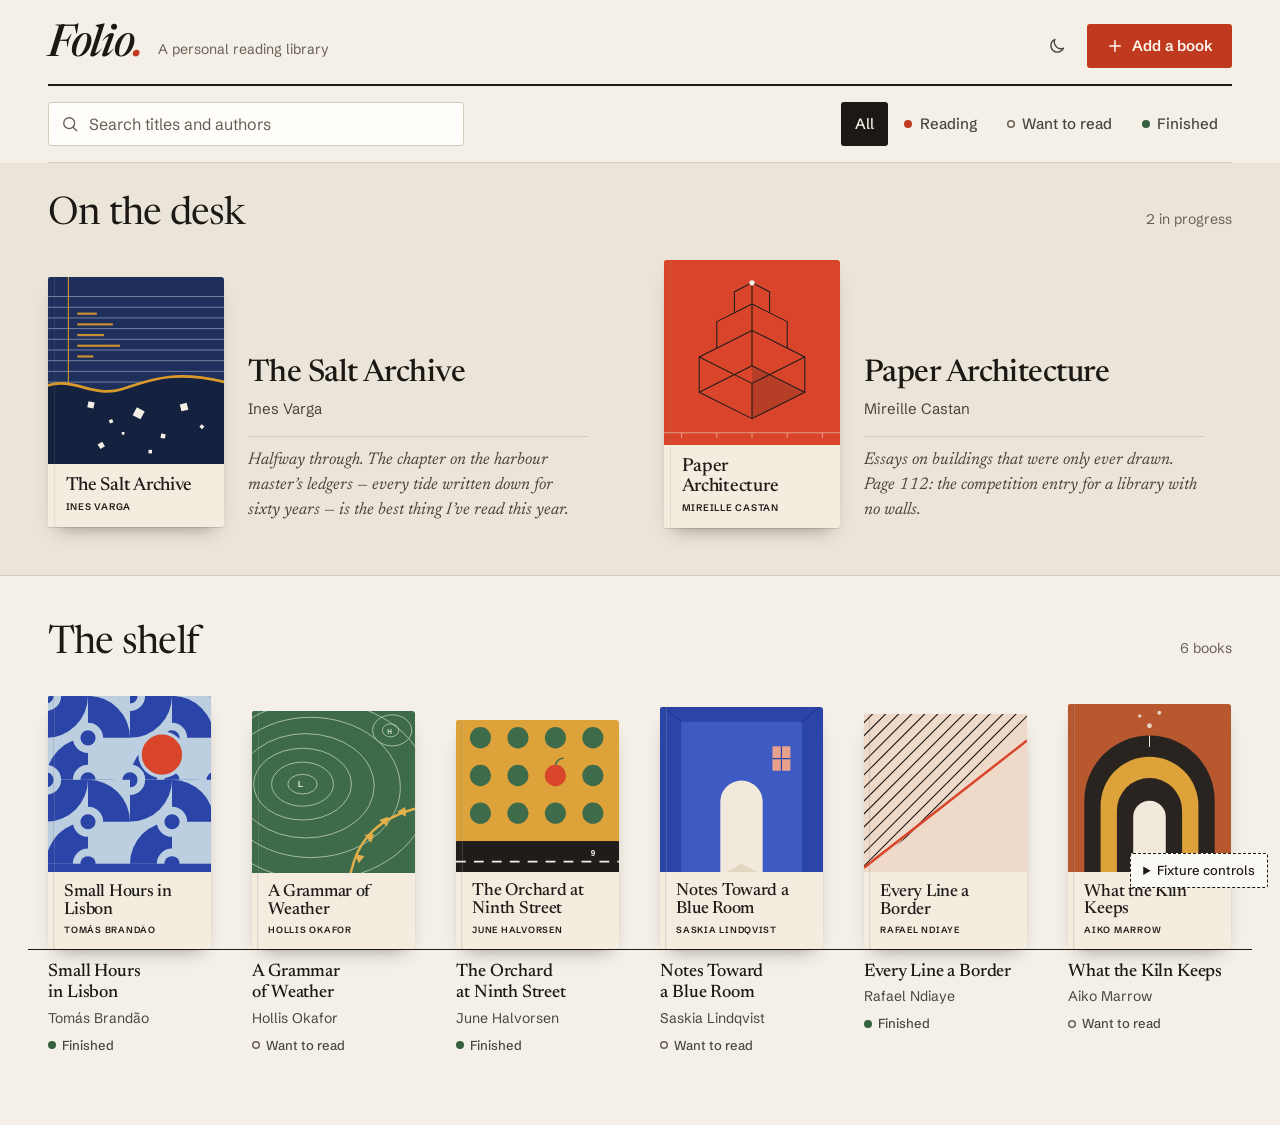
==== public/reference.html @ 799822b8 "Add Folio authored UI foundation: tokens, covers, components, fixtures Imprint-catalogue direction (" ====
<!doctype html>
<html lang="en">
<head>
  <meta charset="utf-8">
  <meta name="viewport" content="width=device-width, initial-scale=1, viewport-fit=cover">
  <meta name="color-scheme" content="light dark">
  <meta name="theme-color" content="#f4f0e8" media="(prefers-color-scheme: light)">
  <meta name="theme-color" content="#15130f" media="(prefers-color-scheme: dark)">
  <script>
    (function () {
      var t = null;
      try { t = localStorage.getItem("folio-theme"); } catch (e) {}
      if (t !== "light" && t !== "dark") t = matchMedia("(prefers-color-scheme: dark)").matches ? "dark" : "light";
      document.documentElement.dataset.theme = t;
    })();
  </script>
  <link rel="icon" href="favicon.svg" type="image/svg+xml">
  <link rel="stylesheet" href="styles.css">
  <title>Folio — component reference (fixtures)</title>
  <meta name="robots" content="noindex">
  <style>
    /* Reference-only fixture controls; not part of the product UI. */
    .fixture-panel { position: fixed; right: .75rem; bottom: .75rem; z-index: 30; max-width: calc(100vw - 1.5rem);
      font: 500 .8125rem/1.3 var(--font-sans); background: var(--paper-raised); color: var(--ink);
      border: 1px dashed var(--rule-strong); border-radius: var(--radius); }
    .fixture-panel summary { cursor: pointer; padding: .5rem .75rem; }
    .fixture-panel div { display: flex; flex-wrap: wrap; gap: .375rem; padding: 0 .75rem .75rem; max-width: 26rem; }
    .fixture-panel button { font: inherit; padding: .375rem .5rem; border: 1px solid var(--rule); border-radius: var(--radius); background: var(--paper); cursor: pointer; }
  </style>
  <script type="module">
    import { createLibraryView, initTheme } from './components.js';
    import { createFixtureSource } from './fixtures.js';
    initTheme();
    const params = new URLSearchParams(location.search);
    const source = createFixtureSource({ latency: Number(params.get('latency') ?? 450) });
    if (params.has('empty')) source.controls.clear();
    if (params.has('failload')) source.controls.failNext('list', 'network');
    const view = createLibraryView(document.getElementById('folio'), source);
    view.start();
    window.folioReference = { view, source };
    const actions = {
      'save-network': () => { source.controls.failNext('update', 'network'); source.controls.failNext('create', 'network'); },
      'save-server': () => { source.controls.failNext('update', 'server'); source.controls.failNext('create', 'server'); },
      'save-422': () => { source.controls.failNext('update', 'validation'); source.controls.failNext('create', 'validation'); },
      'delete-network': () => source.controls.failNext('remove', 'network'),
      'stale-4': () => source.controls.removeQuietly(4),
      'slow': () => { source.controls.latency = 2500; },
      'fast': () => { source.controls.latency = 450; },
      'list-fail': () => { source.controls.failNext('list', 'network'); view.refresh(); },
      'empty': () => { source.controls.clear(); view.refresh(); },
      'reset': () => { source.controls.reset(); view.refresh(); },
    };
    document.querySelector('.fixture-panel').addEventListener('click', (e) => {
      const key = e.target.dataset?.fixture;
      if (key) actions[key]();
    });
  </script>
</head>
<body>
  <div id="folio" class="folio"></div>
  <details class="fixture-panel">
    <summary>Fixture controls</summary>
    <div>
      <button data-fixture="save-network">Next save: network</button>
      <button data-fixture="save-server">Next save: 500</button>
      <button data-fixture="save-422">Next save: 422</button>
      <button data-fixture="delete-network">Next delete: network</button>
      <button data-fixture="stale-4">Delete #4 elsewhere</button>
      <button data-fixture="slow">Slow (2.5s)</button>
      <button data-fixture="fast">Normal speed</button>
      <button data-fixture="list-fail">Refresh fails</button>
      <button data-fixture="empty">Empty library</button>
      <button data-fixture="reset">Reset</button>
    </div>
  </details>
</body>
</html>
---- public/styles.css ----
/* Folio — visual foundation.
   Direction: an independent imprint's catalogue. Warm paper and ink, one
   vermilion accent, Newsreader for titles, Schibsted Grotesk for interface.
   Signature: covers stand at their own trim heights on a hairline shelf. */

@font-face {
  font-family: "Newsreader";
  font-style: normal;
  font-weight: 200 800;
  font-display: swap;
  src: url("fonts/newsreader-latin.woff2") format("woff2");
  unicode-range: U+0000-00FF, U+0131, U+0152-0153, U+02BB-02BC, U+02C6, U+02DA, U+02DC, U+0304, U+0308, U+0329, U+2000-206F, U+20AC, U+2122, U+2191, U+2193, U+2212, U+2215, U+FEFF, U+FFFD;
}
@font-face {
  font-family: "Newsreader";
  font-style: normal;
  font-weight: 200 800;
  font-display: swap;
  src: url("fonts/newsreader-latin-ext.woff2") format("woff2");
  unicode-range: U+0100-02BA, U+02BD-02C5, U+02C7-02CC, U+02CE-02D7, U+02DD-02FF, U+0304, U+0308, U+0329, U+1D00-1DBF, U+1E00-1E9F, U+1EF2-1EFF, U+2020, U+20A0-20AB, U+20AD-20C4, U+2113, U+2C60-2C7F, U+A720-A7FF;
}
@font-face {
  font-family: "Newsreader";
  font-style: italic;
  font-weight: 200 800;
  font-display: swap;
  src: url("fonts/newsreader-italic-latin.woff2") format("woff2");
  unicode-range: U+0000-00FF, U+0131, U+0152-0153, U+02BB-02BC, U+02C6, U+02DA, U+02DC, U+0304, U+0308, U+0329, U+2000-206F, U+20AC, U+2122, U+2191, U+2193, U+2212, U+2215, U+FEFF, U+FFFD;
}
@font-face {
  font-family: "Newsreader";
  font-style: italic;
  font-weight: 200 800;
  font-display: swap;
  src: url("fonts/newsreader-italic-latin-ext.woff2") format("woff2");
  unicode-range: U+0100-02BA, U+02BD-02C5, U+02C7-02CC, U+02CE-02D7, U+02DD-02FF, U+0304, U+0308, U+0329, U+1D00-1DBF, U+1E00-1E9F, U+1EF2-1EFF, U+2020, U+20A0-20AB, U+20AD-20C4, U+2113, U+2C60-2C7F, U+A720-A7FF;
}
@font-face {
  font-family: "Schibsted Grotesk";
  font-style: normal;
  font-weight: 400 900;
  font-display: swap;
  src: url("fonts/schibsted-grotesk-latin.woff2") format("woff2");
  unicode-range: U+0000-00FF, U+0131, U+0152-0153, U+02BB-02BC, U+02C6, U+02DA, U+02DC, U+0304, U+0308, U+0329, U+2000-206F, U+20AC, U+2122, U+2191, U+2193, U+2212, U+2215, U+FEFF, U+FFFD;
}
@font-face {
  font-family: "Schibsted Grotesk";
  font-style: normal;
  font-weight: 400 900;
  font-display: swap;
  src: url("fonts/schibsted-grotesk-latin-ext.woff2") format("woff2");
  unicode-range: U+0100-02BA, U+02BD-02C5, U+02C7-02CC, U+02CE-02D7, U+02DD-02FF, U+0304, U+0308, U+0329, U+1D00-1DBF, U+1E00-1E9F, U+1EF2-1EFF, U+2020, U+20A0-20AB, U+20AD-20C4, U+2113, U+2C60-2C7F, U+A720-A7FF;
}

/* ---------- Tokens ---------- */

:root {
  --font-serif: "Newsreader", "Iowan Old Style", "Palatino Linotype", Georgia, serif;
  --font-sans: "Schibsted Grotesk", ui-sans-serif, system-ui, -apple-system, "Segoe UI", sans-serif;

  --paper: #f4f0e8;
  --paper-raised: #fbf9f4;
  --paper-sunk: #ebe5d9;
  --ink: #1c1915;
  --ink-2: #4a443c;
  --ink-3: #685f54;
  --rule: #d3cabb;
  --rule-strong: #1c1915;
  --field: #fffdf9;

  --accent: #c03a1f;
  --accent-hover: #a5301a;
  --on-accent: #fff8f2;
  --accent-text: #b0351c;
  --danger: #a1281a;
  --danger-hover: #861f13;
  --on-danger: #fff8f2;
  --danger-tint: #f7e2db;
  --focus: #2b44a8;

  --status-reading: #c03a1f;
  --status-want: #685f54;
  --status-finished: #33603f;

  --cover-paper: #f3ecdf;
  --cover-ink: #1f1c1a;
  --shadow-cover: 0 1px 1px rgb(28 25 21 / 0.14), 0 10px 18px -10px rgb(28 25 21 / 0.45);
  --shadow-sheet: -24px 0 48px -24px rgb(28 25 21 / 0.35);
  --backdrop: rgb(28 22 16 / 0.42);

  --radius: 3px;
  --space-1: 0.25rem;
  --space-2: 0.5rem;
  --space-3: 0.75rem;
  --space-4: 1rem;
  --space-5: 1.5rem;
  --space-6: 2rem;
  --space-7: 3rem;
  --space-8: 4.5rem;
  --gutter: clamp(1rem, 4vw, 3rem);
  --page: 80rem;
  --control: 2.75rem;

  --ease-out: cubic-bezier(0.16, 1, 0.3, 1);
  --dur: 380ms;

  color-scheme: light;
}

:root[data-theme="dark"] {
  --paper: #15130f;
  --paper-raised: #1d1a16;
  --paper-sunk: #0f0d0a;
  --ink: #f1eadc;
  --ink-2: #c4bba9;
  --ink-3: #a2988a;
  --rule: #3a342c;
  --rule-strong: #8b8172;
  --field: #191612;

  --accent: #ef6a4a;
  --accent-hover: #f5866a;
  --on-accent: #1a0c07;
  --accent-text: #f2805f;
  --danger: #f07a63;
  --danger-hover: #f59783;
  --on-danger: #1a0c07;
  --danger-tint: #3a1c15;
  --focus: #9fb4f5;

  --status-reading: #ef6a4a;
  --status-want: #a2988a;
  --status-finished: #8ec29b;

  --shadow-cover: 0 1px 1px rgb(0 0 0 / 0.4), 0 12px 22px -10px rgb(0 0 0 / 0.75);
  --shadow-sheet: -24px 0 48px -24px rgb(0 0 0 / 0.7);
  --backdrop: rgb(5 4 3 / 0.62);

  color-scheme: dark;
}

/* ---------- Base ---------- */

*,
*::before,
*::after {
  box-sizing: border-box;
}

html {
  -webkit-text-size-adjust: 100%;
  text-size-adjust: 100%;
  scrollbar-color: var(--rule) transparent;
}

body {
  margin: 0;
  min-height: 100dvh;
  background: var(--paper);
  color: var(--ink);
  font-family: var(--font-sans);
  font-size: 1rem;
  line-height: 1.5;
  font-kerning: normal;
  text-rendering: optimizeLegibility;
  -webkit-font-smoothing: antialiased;
  overflow-x: clip;
  caret-color: var(--accent);
  accent-color: var(--accent);
}

::selection {
  background: color-mix(in srgb, var(--accent) 28%, transparent);
  color: var(--ink);
}

h1,
h2,
h3,
p {
  margin: 0;
}

h1,
h2,
h3 {
  text-wrap: balance;
}

button,
input,
textarea {
  font: inherit;
  color: inherit;
}

a {
  color: inherit;
  text-underline-offset: 0.2em;
  text-decoration-thickness: 1px;
}

:focus-visible {
  outline: 2px solid var(--focus);
  outline-offset: 3px;
}

[hidden] {
  display: none !important;
}

.visually-hidden {
  position: absolute !important;
  width: 1px;
  height: 1px;
  margin: -1px;
  padding: 0;
  overflow: hidden;
  clip: rect(0 0 0 0);
  white-space: nowrap;
  border: 0;
}

.skip-link {
  position: absolute;
  left: var(--gutter);
  top: var(--space-2);
  z-index: 10;
  padding: var(--space-2) var(--space-4);
  background: var(--ink);
  color: var(--paper);
  border-radius: var(--radius);
  transform: translateY(-200%);
}
.skip-link:focus-visible {
  transform: none;
}

.icon {
  width: 1.25rem;
  height: 1.25rem;
  flex: none;
  fill: none;
  stroke: currentColor;
  stroke-width: 1.6;
  stroke-linecap: round;
  stroke-linejoin: round;
}

/* ---------- Buttons ---------- */

.button {
  display: inline-flex;
  align-items: center;
  justify-content: center;
  gap: var(--space-2);
  min-height: var(--control);
  padding: 0 1.125rem;
  border: 1px solid transparent;
  border-radius: var(--radius);
  background: transparent;
  font-size: 0.9375rem;
  font-weight: 600;
  letter-spacing: 0.005em;
  line-height: 1.1;
  white-space: nowrap;
  cursor: pointer;
  text-decoration: none;
  transition: background-color 160ms ease, border-color 160ms ease, color 160ms ease;
}
.button .icon {
  width: 1.125rem;
  height: 1.125rem;
  stroke-width: 2;
}

.button--primary {
  background: var(--accent);
  color: var(--on-accent);
}
.button--primary:hover {
  background: var(--accent-hover);
}

.button--secondary {
  border-color: color-mix(in srgb, var(--ink) 35%, transparent);
  color: var(--ink);
}
.button--secondary:hover {
  border-color: var(--ink);
  background: color-mix(in srgb, var(--ink) 5%, transparent);
}

.button--quiet {
  padding-inline: var(--space-3);
  color: var(--ink-2);
}
.button--quiet:hover {
  color: var(--ink);
  background: color-mix(in srgb, var(--ink) 6%, transparent);
}

.button--danger {
  background: var(--danger);
  color: var(--on-danger);
}
.button--danger:hover {
  background: var(--danger-hover);
}

.button--danger-quiet {
  padding-inline: var(--space-3);
  color: var(--danger);
}
.button--danger-quiet:hover {
  background: color-mix(in srgb, var(--danger) 10%, transparent);
}

.button[aria-disabled="true"],
.icon-button[aria-disabled="true"] {
  cursor: not-allowed;
  opacity: 0.62;
}
.button--primary[aria-disabled="true"]:hover {
  background: var(--accent);
}
.button--danger[aria-disabled="true"]:hover {
  background: var(--danger);
}

.button[data-pending="true"] {
  opacity: 1;
  cursor: progress;
}
.button[data-pending="true"]::before {
  content: "";
  width: 0.875rem;
  height: 0.875rem;
  border: 2px solid currentColor;
  border-right-color: transparent;
  border-radius: 50%;
  animation: spin 0.8s linear infinite;
}

@keyframes spin {
  to {
    transform: rotate(360deg);
  }
}

.icon-button {
  display: inline-grid;
  place-items: center;
  width: var(--control);
  height: var(--control);
  padding: 0;
  border: 0;
  border-radius: var(--radius);
  background: transparent;
  color: var(--ink-2);
  cursor: pointer;
}
.icon-button:hover {
  color: var(--ink);
  background: color-mix(in srgb, var(--ink) 7%, transparent);
}

/* ---------- Shell ---------- */

.page {
  width: 100%;
  max-width: var(--page);
  margin-inline: auto;
  padding-inline: var(--gutter);
}

.masthead {
  padding-top: var(--space-5);
}
.masthead__inner {
  padding-bottom: var(--space-4);
  border-bottom: 2px solid var(--rule-strong);
  display: flex;
  align-items: center;
  gap: var(--space-4);
}
.wordmark {
  font-family: var(--font-serif);
  font-size: clamp(2rem, 1.4rem + 2vw, 2.75rem);
  font-style: italic;
  font-weight: 500;
  font-variation-settings: "opsz" 72;
  letter-spacing: -0.03em;
  line-height: 1;
}
.wordmark__dot {
  color: var(--accent);
}
.masthead__tagline {
  color: var(--ink-3);
  font-size: 0.875rem;
  padding-top: 0.5em;
}
.masthead__actions {
  display: flex;
  align-items: center;
  gap: var(--space-2);
  margin-left: auto;
}

.tools {
  display: flex;
  flex-wrap: wrap;
  align-items: center;
  justify-content: space-between;
  gap: var(--space-3) var(--space-5);
  padding-block: var(--space-4);
  border-bottom: 1px solid var(--rule);
}

.search {
  position: relative;
  flex: 1 1 18rem;
  max-width: 26rem;
}
.search .icon {
  position: absolute;
  left: 0.75rem;
  top: 50%;
  translate: 0 -50%;
  color: var(--ink-3);
  pointer-events: none;
}
.search input {
  width: 100%;
  min-height: var(--control);
  padding: 0 0.75rem 0 2.5rem;
  border: 1px solid var(--rule);
  border-radius: var(--radius);
  background: var(--field);
  font-size: 1rem;
}
.search input::placeholder {
  color: var(--ink-3);
  opacity: 1;
}
.search input:hover {
  border-color: color-mix(in srgb, var(--ink) 45%, transparent);
}
.search input:focus-visible {
  outline-offset: 0;
  border-color: var(--focus);
}
.search input::-webkit-search-cancel-button {
  cursor: pointer;
}

.filter {
  display: flex;
  min-width: 0;
  max-width: 100%;
  margin: 0;
  padding: 0;
  border: 0;
}
.filter__options {
  display: flex;
  gap: 2px;
  overflow-x: auto;
  scrollbar-width: none;
}
.filter input {
  position: absolute;
  opacity: 0;
  pointer-events: none;
}
.filter label {
  display: inline-flex;
  align-items: center;
  gap: 0.45rem;
  min-height: var(--control);
  padding: 0 0.875rem;
  border-radius: var(--radius);
  color: var(--ink-2);
  font-size: 0.9375rem;
  font-weight: 500;
  white-space: nowrap;
  cursor: pointer;
}
.filter label:hover {
  color: var(--ink);
  background: color-mix(in srgb, var(--ink) 6%, transparent);
}
.filter input:checked + label {
  background: var(--ink);
  color: var(--paper);
}
.filter input:focus-visible + label {
  outline: 2px solid var(--focus);
  outline-offset: 2px;
}

/* ---------- Status ---------- */

.status-tag {
  display: inline-flex;
  align-items: center;
  gap: 0.45em;
  color: var(--ink-2);
  font-size: 0.8125rem;
  font-weight: 500;
  line-height: 1.3;
}
.status-dot {
  width: 0.5rem;
  height: 0.5rem;
  flex: none;
  border-radius: 50%;
  background: var(--dot, var(--status-want));
}
[data-status="reading"] {
  --dot: var(--status-reading);
}
[data-status="finished"] {
  --dot: var(--status-finished);
}
[data-status="want_to_read"] .status-dot {
  background: transparent;
  box-shadow: inset 0 0 0 1.5px var(--status-want);
}

/* ---------- Cover ---------- */

.cover {
  --trim: 1.5;
  position: relative;
  display: grid;
  grid-template-rows: 1fr auto;
  width: 100%;
  aspect-ratio: 1 / var(--trim);
  overflow: hidden;
  container-type: inline-size;
  border-radius: 2px 3px 3px 2px;
  background: var(--cover-paper);
  color: var(--cover-ink);
  box-shadow: var(--shadow-cover);
}
.cover::after {
  /* spine crease */
  content: "";
  position: absolute;
  inset: 0 auto 0 3.2%;
  width: 1.5px;
  background: linear-gradient(to right, rgb(0 0 0 / 0.14), rgb(255 255 255 / 0.18));
  pointer-events: none;
}
.cover__art {
  position: relative;
  min-height: 0;
  overflow: hidden;
}
.cover__art > img,
.cover__art > svg {
  display: block;
  width: 100%;
  height: 100%;
  object-fit: cover;
}
.cover__label {
  display: grid;
  gap: 3.5cqi;
  padding: 7cqi 8cqi 8cqi 10cqi;
  background: var(--cover-paper);
}
.cover__title {
  display: -webkit-box;
  -webkit-box-orient: vertical;
  -webkit-line-clamp: 3;
  overflow: hidden;
  font-family: var(--font-serif);
  font-size: 10.5cqi;
  font-weight: 500;
  font-variation-settings: "opsz" 36;
  line-height: 1.04;
  letter-spacing: -0.015em;
  overflow-wrap: anywhere;
}
.cover__author {
  overflow: hidden;
  font-size: max(5.4cqi, 0.5625rem);
  font-weight: 600;
  letter-spacing: 0.08em;
  line-height: 1.2;
  text-overflow: ellipsis;
  text-transform: uppercase;
  white-space: nowrap;
}

.cover--placeholder {
  background: var(--paper-sunk);
  box-shadow: none;
}
.cover--placeholder::after {
  display: none;
}

/* ---------- Library ---------- */

.library {
  padding-bottom: var(--space-8);
  transition: opacity 200ms ease;
}
.library[aria-busy="true"][data-refreshing] {
  opacity: 0.6;
}

.section-head {
  display: flex;
  align-items: baseline;
  justify-content: space-between;
  gap: var(--space-4);
  margin-bottom: var(--space-5);
}
.section-title {
  font-family: var(--font-serif);
  font-size: clamp(1.75rem, 1.3rem + 1.4vw, 2.5rem);
  font-weight: 400;
  font-variation-settings: "opsz" 60;
  letter-spacing: -0.02em;
  line-height: 1.05;
}
.section-meta {
  color: var(--ink-3);
  font-size: 0.875rem;
  font-variant-numeric: tabular-nums;
  white-space: nowrap;
}

/* Stretched link: the title button covers its whole book item. */
.book-link {
  padding: 0;
  border: 0;
  background: none;
  font: inherit;
  text-align: left;
  letter-spacing: inherit;
  cursor: pointer;
}
.book-link::after {
  content: "";
  position: absolute;
  inset: 0;
  z-index: 1;
}
.book-link:focus-visible {
  outline: none;
}
.book-link:focus-visible::after {
  outline: 2px solid var(--focus);
  outline-offset: 4px;
  border-radius: var(--radius);
}

/* On the desk — what is being read now */
.desk {
  /* full-bleed surface; content stays on the page column */
  margin-inline: calc(50% - 50vw);
  padding: var(--space-6) calc(50vw - 50%) var(--space-7);
  background: var(--paper-sunk);
  border-bottom: 1px solid var(--rule);
}
.desk__list {
  display: grid;
  grid-template-columns: repeat(auto-fit, minmax(min(100%, 25rem), 1fr));
  gap: var(--space-6) var(--space-7);
  margin: 0;
  padding: 0;
  list-style: none;
}
.desk-book {
  position: relative;
  display: grid;
  grid-template-columns: minmax(7rem, 11rem) 1fr;
  align-items: end;
  gap: var(--space-5);
}
.desk-book .cover {
  transition: translate var(--dur) var(--ease-out);
}
.desk-book:hover .cover {
  translate: 0 -4px;
}
.desk-book__text {
  display: grid;
  gap: var(--space-2);
  padding-bottom: var(--space-1);
  min-width: 0;
}
.desk-book__title {
  display: -webkit-box;
  -webkit-box-orient: vertical;
  -webkit-line-clamp: 4;
  overflow: hidden;
  font-family: var(--font-serif);
  font-size: clamp(1.5rem, 1.2rem + 0.9vw, 2rem);
  font-weight: 500;
  font-variation-settings: "opsz" 48;
  letter-spacing: -0.018em;
  line-height: 1.08;
  overflow-wrap: anywhere;
}
.desk-book__author {
  color: var(--ink-2);
  font-size: 0.9375rem;
  overflow-wrap: anywhere;
}
.desk-book__note {
  display: -webkit-box;
  -webkit-box-orient: vertical;
  -webkit-line-clamp: 4;
  overflow: hidden;
  margin-top: var(--space-2);
  padding-top: var(--space-3);
  border-top: 1px solid var(--rule);
  color: var(--ink-2);
  font-family: var(--font-serif);
  font-size: 1.0625rem;
  font-style: italic;
  line-height: 1.45;
  white-space: pre-line;
  overflow-wrap: anywhere;
  max-width: 34ch;
}

.shelf-section {
  padding-top: var(--space-6);
}
.desk + .shelf-section {
  padding-top: var(--space-7);
}

/* The shelf — covers stand on one continuous rule */
.shelf {
  --stand-pad: clamp(0.625rem, 1.6vw, 1.375rem);
  display: grid;
  grid-template-columns: repeat(auto-fill, minmax(clamp(8.25rem, 17vw, 11rem), 1fr));
  gap: var(--space-6) 0;
  margin: 0 calc(var(--stand-pad) * -1);
  padding: 0;
  list-style: none;
}
.shelf__item {
  position: relative;
  display: grid;
  align-content: start;
  container-type: inline-size;
}
.shelf__stand {
  display: flex;
  align-items: flex-end;
  /* tall enough for the tallest trim (1.55) plus lift room */
  height: calc((100cqi - 2 * var(--stand-pad)) * 1.55 + 0.5rem);
  padding: 0 var(--stand-pad);
  border-bottom: 1px solid var(--rule-strong);
}
.shelf__stand .cover {
  transition: translate var(--dur) var(--ease-out), box-shadow var(--dur) var(--ease-out);
}
.shelf__item:hover .shelf__stand .cover {
  translate: 0 -6px;
}
.shelf__caption {
  display: grid;
  gap: 0.2rem;
  padding: var(--space-3) var(--stand-pad) 0;
  min-width: 0;
}
.shelf__title {
  display: -webkit-box;
  -webkit-box-orient: vertical;
  -webkit-line-clamp: 3;
  overflow: hidden;
  font-family: var(--font-serif);
  font-size: 1.125rem;
  font-weight: 500;
  font-variation-settings: "opsz" 24;
  letter-spacing: -0.01em;
  line-height: 1.18;
  overflow-wrap: anywhere;
}
.shelf__author {
  overflow: hidden;
  color: var(--ink-2);
  font-size: 0.875rem;
  text-overflow: ellipsis;
  white-space: nowrap;
}
.shelf__caption .status-tag {
  margin-top: 0.3rem;
}

/* ---------- States: loading / empty / no match / error ---------- */

.state {
  display: grid;
  justify-items: center;
  gap: var(--space-3);
  max-width: 34rem;
  margin: 0 auto;
  padding: var(--space-8) 0;
  text-align: center;
}
.state__art {
  width: min(16rem, 70%);
  height: auto;
  margin-bottom: var(--space-3);
  color: var(--ink-3);
}
.state__title {
  font-family: var(--font-serif);
  font-size: clamp(1.625rem, 1.3rem + 1vw, 2.125rem);
  font-weight: 400;
  letter-spacing: -0.015em;
  line-height: 1.12;
  overflow-wrap: anywhere;
}
.state__text {
  max-width: 42ch;
  color: var(--ink-2);
  overflow-wrap: anywhere;
}
.state__actions {
  display: flex;
  flex-wrap: wrap;
  justify-content: center;
  gap: var(--space-2);
  margin-top: var(--space-3);
}
.state--error .state__title {
  color: var(--ink);
}

.skeleton .cover--placeholder {
  animation: breathe 1.6s ease-in-out infinite alternate;
}
.skeleton .shelf__title,
.skeleton .shelf__author {
  height: 0.85rem;
  border-radius: 2px;
  background: var(--paper-sunk);
}
.skeleton .shelf__title {
  width: 80%;
  margin-top: 0.25rem;
}
.skeleton .shelf__author {
  width: 55%;
}
@keyframes breathe {
  from {
    opacity: 1;
  }
  to {
    opacity: 0.55;
  }
}

/* Inline banner for a failed refresh when books are still visible */
.banner {
  display: flex;
  flex-wrap: wrap;
  align-items: center;
  justify-content: space-between;
  gap: var(--space-2) var(--space-4);
  margin-top: var(--space-4);
  padding: var(--space-3) var(--space-4);
  border: 1px solid color-mix(in srgb, var(--danger) 45%, transparent);
  border-radius: var(--radius);
  background: var(--danger-tint);
  color: var(--ink);
  font-size: 0.9375rem;
}

/* ---------- Sheet (detail / edit / add) ---------- */

.sheet {
  width: min(38rem, 100%);
  max-width: 100%;
  height: 100dvh;
  max-height: 100dvh;
  margin: 0 0 0 auto;
  padding: 0;
  border: 0;
  border-left: 1px solid var(--rule);
  background: var(--paper-raised);
  color: var(--ink);
  box-shadow: var(--shadow-sheet);
  overflow: hidden;
}
.sheet[open] {
  display: flex;
  flex-direction: column;
  animation: sheet-in 460ms var(--ease-out);
}
.sheet::backdrop {
  background: var(--backdrop);
  animation: fade-in 300ms ease-out;
}
@keyframes sheet-in {
  from {
    transform: translateX(3rem);
    opacity: 0;
  }
}
@keyframes fade-in {
  from {
    opacity: 0;
  }
}

.sheet__panel {
  display: flex;
  flex: 1;
  flex-direction: column;
  min-height: 0;
}
.sheet__bar {
  display: flex;
  align-items: center;
  justify-content: space-between;
  gap: var(--space-3);
  min-height: 4rem;
  padding: var(--space-2) var(--space-3) var(--space-2) var(--space-6);
  border-bottom: 1px solid var(--rule);
}
.sheet__bar--end {
  justify-content: flex-end;
}
.sheet__bar-title {
  font-family: var(--font-serif);
  font-size: 1.375rem;
  font-weight: 500;
  letter-spacing: -0.01em;
}
.sheet__bar-meta {
  color: var(--ink-3);
  font-size: 0.875rem;
}
.sheet__body {
  flex: 1;
  min-height: 0;
  overflow-y: auto;
  overscroll-behavior: contain;
  padding: var(--space-6);
}
.sheet__footer {
  display: flex;
  flex-wrap: wrap;
  align-items: center;
  gap: var(--space-2);
  padding: var(--space-4) var(--space-6);
  border-top: 1px solid var(--rule);
  background: var(--paper-raised);
}
.sheet__footer .spacer {
  flex: 1;
}
.sheet__pending {
  flex-basis: 100%;
  color: var(--ink-2);
  font-size: 0.875rem;
}
.sheet__pending:empty {
  display: none;
}

/* Detail */
.detail__head {
  display: grid;
  grid-template-columns: minmax(8rem, 12rem) 1fr;
  align-items: end;
  gap: var(--space-5);
  padding-bottom: var(--space-6);
  border-bottom: 1px solid var(--rule);
}
.detail__meta {
  display: grid;
  gap: var(--space-2);
  min-width: 0;
}
.detail__title {
  font-family: var(--font-serif);
  font-size: clamp(1.75rem, 1.4rem + 1.2vw, 2.375rem);
  font-weight: 500;
  font-variation-settings: "opsz" 60;
  letter-spacing: -0.02em;
  line-height: 1.05;
  overflow-wrap: anywhere;
}
.detail__title:focus {
  outline: none;
}
.detail__title:focus-visible,
.sheet__bar-title:focus-visible {
  /* receives programmatic focus only; not an interactive control */
  outline: none;
}
.detail__author {
  color: var(--ink-2);
  font-size: 1rem;
  overflow-wrap: anywhere;
}
.detail__meta .status-tag {
  margin-top: var(--space-2);
}
.detail__notes {
  display: grid;
  gap: var(--space-3);
  padding-top: var(--space-5);
}
.detail__label {
  color: var(--ink-3);
  font-size: 0.8125rem;
  font-weight: 600;
}
.notes-text {
  max-width: 62ch;
  font-family: var(--font-serif);
  font-size: 1.1875rem;
  font-variation-settings: "opsz" 16;
  line-height: 1.55;
  white-space: pre-wrap;
  overflow-wrap: anywhere;
}
.notes-empty {
  color: var(--ink-3);
  font-family: var(--font-serif);
  font-size: 1.125rem;
  font-style: italic;
}

/* Inline delete confirmation (lives in the sheet footer) */
.confirm {
  display: grid;
  flex: 1;
  gap: var(--space-3);
}
.confirm__text {
  font-size: 0.9375rem;
  overflow-wrap: anywhere;
}
.confirm__actions {
  display: flex;
  flex-wrap: wrap;
  gap: var(--space-2);
}

/* ---------- Editor ---------- */

.editor {
  display: flex;
  flex: 1;
  flex-direction: column;
  min-height: 0;
}
.editor__fields {
  display: grid;
  gap: var(--space-5);
}

.alert {
  display: grid;
  gap: var(--space-2);
  margin-bottom: var(--space-5);
  padding: var(--space-3) var(--space-4);
  border: 1px solid color-mix(in srgb, var(--danger) 50%, transparent);
  border-radius: var(--radius);
  background: var(--danger-tint);
  font-size: 0.9375rem;
}
.alert:focus {
  outline: none;
}
.alert:focus-visible {
  outline: 2px solid var(--focus);
  outline-offset: 2px;
}
.alert__title {
  font-weight: 650;
}
.alert__text {
  color: var(--ink-2);
  overflow-wrap: anywhere;
}
.alert__actions {
  display: flex;
  flex-wrap: wrap;
  gap: var(--space-2);
  margin-top: var(--space-1);
}
.alert--info {
  border-color: var(--rule);
  background: var(--paper-sunk);
}

.field {
  display: grid;
  gap: var(--space-2);
  margin: 0;
  padding: 0;
  border: 0;
  min-width: 0;
}
.field__top {
  display: flex;
  align-items: baseline;
  justify-content: space-between;
  gap: var(--space-3);
}
.field__label {
  padding: 0;
  font-size: 0.875rem;
  font-weight: 600;
}
.field__hint {
  color: var(--ink-3);
  font-weight: 400;
}
.field__count {
  color: var(--ink-3);
  font-size: 0.8125rem;
  font-variant-numeric: tabular-nums;
}
.field__count[data-over="true"] {
  color: var(--danger);
  font-weight: 600;
}
.field__count[data-near="false"][data-always="false"] {
  visibility: hidden;
}
.input {
  width: 100%;
  min-height: var(--control);
  padding: 0.625rem 0.75rem;
  border: 1px solid var(--rule);
  border-radius: var(--radius);
  background: var(--field);
  font-size: 1rem;
  line-height: 1.4;
}
.input:hover {
  border-color: color-mix(in srgb, var(--ink) 45%, transparent);
}
.input:focus-visible {
  outline-offset: 0;
  border-color: var(--focus);
}
.input--title {
  font-family: var(--font-serif);
  font-size: 1.375rem;
  font-weight: 500;
  letter-spacing: -0.01em;
  padding-block: 0.5rem;
}
textarea.input {
  min-height: 11rem;
  resize: vertical;
  font-family: var(--font-serif);
  font-size: 1.125rem;
  line-height: 1.55;
}
.input[aria-invalid="true"] {
  border-color: var(--danger);
  box-shadow: inset 0 0 0 1px var(--danger);
}
.input[readonly] {
  color: var(--ink-2);
  background: var(--paper-sunk);
}
.field__error {
  display: flex;
  gap: 0.4rem;
  align-items: flex-start;
  color: var(--danger);
  font-size: 0.875rem;
  font-weight: 500;
}
.field__error .icon {
  width: 1rem;
  height: 1rem;
  margin-top: 0.15em;
  stroke-width: 2;
}
.field__error:empty {
  display: none;
}

.choice {
  display: grid;
  grid-template-columns: repeat(3, 1fr);
  border: 1px solid var(--rule);
  border-radius: var(--radius);
  background: var(--field);
}
.choice input {
  position: absolute;
  opacity: 0;
  pointer-events: none;
}
.choice label {
  display: flex;
  align-items: center;
  justify-content: center;
  gap: 0.45rem;
  min-height: var(--control);
  padding: 0.5rem;
  color: var(--ink-2);
  font-size: 0.9375rem;
  font-weight: 500;
  text-align: center;
  cursor: pointer;
}
.choice label + input + label,
.choice input + label ~ label {
  border-left: 1px solid var(--rule);
}
.choice input:checked + label {
  background: var(--ink);
  color: var(--paper);
}
.choice input:checked + label .status-dot {
  box-shadow: 0 0 0 1.5px var(--paper);
}
.choice input:focus-visible + label {
  outline: 2px solid var(--focus);
  outline-offset: 2px;
  position: relative;
}
[data-pending] .choice {
  opacity: 0.62;
}
[data-pending] .choice label {
  cursor: not-allowed;
}
.choice input:disabled + label {
  cursor: not-allowed;
  opacity: 0.7;
}

/* ---------- Toast ---------- */

.toast-region {
  position: fixed;
  inset: auto auto max(var(--space-5), env(safe-area-inset-bottom)) 50%;
  z-index: 20;
  translate: -50% 0;
  margin: 0;
  padding: 0;
  border: 0;
  background: transparent;
  overflow: visible;
  display: grid;
  gap: var(--space-2);
  width: max-content;
  max-width: calc(100vw - 2rem);
  pointer-events: none;
}
.toast {
  padding: var(--space-3) var(--space-5);
  border-radius: var(--radius);
  background: var(--ink);
  color: var(--paper);
  font-size: 0.9375rem;
  box-shadow: 0 10px 28px -12px rgb(0 0 0 / 0.5);
  overflow-wrap: anywhere;
  animation: toast-in 320ms var(--ease-out);
}
@keyframes toast-in {
  from {
    opacity: 0;
    transform: translateY(0.5rem);
  }
}

/* ---------- Responsive ---------- */

@media (max-width: 47.99rem) {
  .masthead {
    padding-top: var(--space-4);
  }
  .masthead__tagline {
    display: none;
  }
  .tools {
    flex-direction: column;
    align-items: stretch;
  }
  .search {
    max-width: none;
    flex-basis: auto;
  }
  .filter__options {
    margin-inline: calc(var(--gutter) * -1);
    padding-inline: var(--gutter);
  }
  .filter label {
    padding-inline: 0.625rem;
    gap: 0.375rem;
  }
  .desk-book {
    grid-template-columns: 7.5rem 1fr;
    gap: var(--space-4);
  }
  .desk-book__note {
    -webkit-line-clamp: 3;
    font-size: 1rem;
  }
  .sheet {
    width: 100%;
    border-left: 0;
  }
  .sheet[open] {
    animation-name: sheet-up;
  }
  .sheet__bar {
    padding-left: var(--space-4);
  }
  .sheet__body {
    padding: var(--space-5) var(--space-4);
  }
  .sheet__footer {
    padding: var(--space-3) var(--space-4) max(var(--space-3), env(safe-area-inset-bottom));
  }
  .detail__head {
    grid-template-columns: 7.5rem 1fr;
    gap: var(--space-4);
  }
}

@media (max-width: 22.5rem) {
  .add-label-long {
    display: none;
  }
  .choice {
    grid-template-columns: 1fr;
  }
  .choice input + label ~ label,
  .choice label + input + label {
    border-left: 0;
    border-top: 1px solid var(--rule);
  }
}

@keyframes sheet-up {
  from {
    transform: translateY(2.5rem);
    opacity: 0;
  }
}

@media (prefers-reduced-motion: reduce) {
  *,
  *::before,
  *::after {
    animation-duration: 1ms !important;
    animation-iteration-count: 1 !important;
    transition-duration: 1ms !important;
  }
  .shelf__item:hover .shelf__stand .cover,
  .desk-book:hover .cover {
    translate: none;
  }
  .button[data-pending="true"]::before {
    border-right-color: currentColor;
    opacity: 0.6;
  }
}

@media (forced-colors: active) {
  .filter input:checked + label,
  .choice input:checked + label {
    outline: 2px solid CanvasText;
  }
  .status-dot {
    forced-color-adjust: none;
  }
}
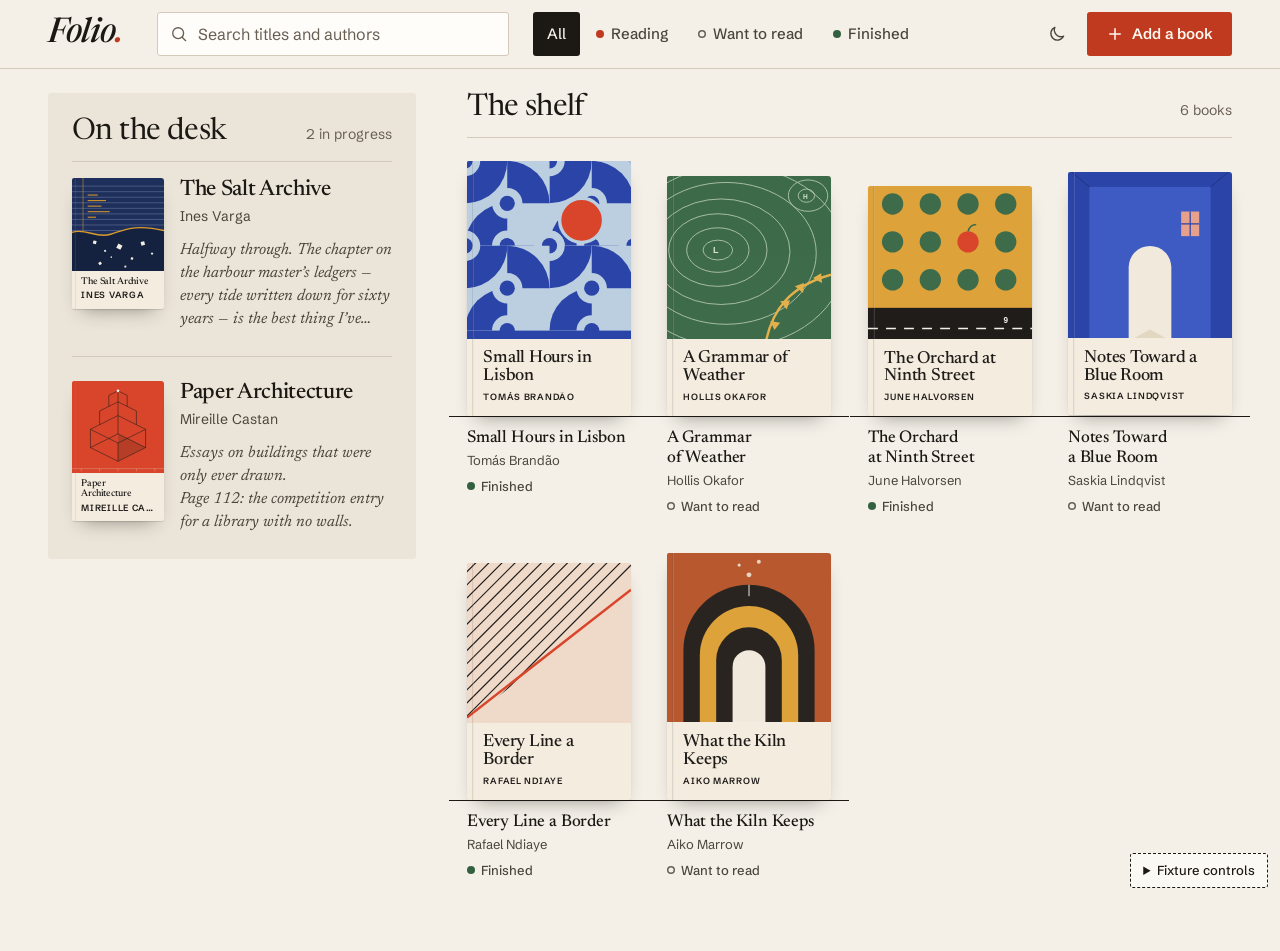
==== commit 5659691f: "Refine Folio composition: reading rail, journal filter, detail status switch - Compact sticky masthe" ====
--- a/public/reference.html
+++ b/public/reference.html
@@ -42,6 +42,8 @@
       'save-network': () => { source.controls.failNext('update', 'network'); source.controls.failNext('create', 'network'); },
       'save-server': () => { source.controls.failNext('update', 'server'); source.controls.failNext('create', 'server'); },
       'save-422': () => { source.controls.failNext('update', 'validation'); source.controls.failNext('create', 'validation'); },
+      'status-network': () => source.controls.failNext('update', 'network'),
+      'status-server': () => source.controls.failNext('update', 'server'),
       'delete-network': () => source.controls.failNext('remove', 'network'),
       'stale-4': () => source.controls.removeQuietly(4),
       'slow': () => { source.controls.latency = 2500; },
@@ -64,6 +66,8 @@
       <button data-fixture="save-network">Next save: network</button>
       <button data-fixture="save-server">Next save: 500</button>
       <button data-fixture="save-422">Next save: 422</button>
+      <button data-fixture="status-network">Next status change: network</button>
+      <button data-fixture="status-server">Next status change: 500</button>
       <button data-fixture="delete-network">Next delete: network</button>
       <button data-fixture="stale-4">Delete #4 elsewhere</button>
       <button data-fixture="slow">Slow (2.5s)</button>
--- a/public/styles.css
+++ b/public/styles.css
@@ -67,6 +67,7 @@
   --rule: #d3cabb;
   --rule-strong: #1c1915;
   --field: #fffdf9;
+  --desk: #ebe5d9;
 
   --accent: #c03a1f;
   --accent-hover: #a5301a;
@@ -117,6 +118,7 @@
   --rule: #3a342c;
   --rule-strong: #8b8172;
   --field: #191612;
+  --desk: #201c17;
 
   --accent: #ef6a4a;
   --accent-hover: #f5866a;
@@ -148,6 +150,8 @@
 }
 
 html {
+  /* keeps focused books clear of the sticky masthead */
+  scroll-padding-top: 9rem;
   -webkit-text-size-adjust: 100%;
   text-size-adjust: 100%;
   scrollbar-color: var(--rule) transparent;
@@ -374,54 +378,57 @@
   padding-inline: var(--gutter);
 }
 
+/* One compact bar: wordmark, search and filter, then the actions. It stays
+   in reach on larger screens; on phones it scrolls away with the page. */
 .masthead {
-  padding-top: var(--space-5);
+  position: sticky;
+  top: 0;
+  z-index: 5;
+  background: var(--paper);
+  border-bottom: 1px solid var(--rule);
 }
 .masthead__inner {
-  padding-bottom: var(--space-4);
-  border-bottom: 2px solid var(--rule-strong);
-  display: flex;
+  display: grid;
+  grid-template-columns: auto minmax(0, 1fr) auto;
+  grid-template-areas: "brand tools actions";
   align-items: center;
-  gap: var(--space-4);
+  gap: var(--space-3) var(--space-6);
+  padding-block: var(--space-3);
 }
 .wordmark {
+  grid-area: brand;
   font-family: var(--font-serif);
-  font-size: clamp(2rem, 1.4rem + 2vw, 2.75rem);
+  font-size: 2.125rem;
   font-style: italic;
   font-weight: 500;
   font-variation-settings: "opsz" 72;
   letter-spacing: -0.03em;
   line-height: 1;
+  /* optical: the italic overhangs its box */
+  padding-right: 0.08em;
 }
 .wordmark__dot {
   color: var(--accent);
 }
-.masthead__tagline {
-  color: var(--ink-3);
-  font-size: 0.875rem;
-  padding-top: 0.5em;
-}
 .masthead__actions {
+  grid-area: actions;
   display: flex;
   align-items: center;
   gap: var(--space-2);
-  margin-left: auto;
 }
 
 .tools {
-  display: flex;
-  flex-wrap: wrap;
+  grid-area: tools;
+  display: flex;
   align-items: center;
-  justify-content: space-between;
   gap: var(--space-3) var(--space-5);
-  padding-block: var(--space-4);
-  border-bottom: 1px solid var(--rule);
+  min-width: 0;
 }
 
 .search {
   position: relative;
-  flex: 1 1 18rem;
-  max-width: 26rem;
+  flex: 1 1 15rem;
+  max-width: 22rem;
 }
 .search .icon {
   position: absolute;
@@ -607,11 +614,27 @@
 /* ---------- Library ---------- */
 
 .library {
+  display: grid;
+  grid-template-columns: minmax(0, 1fr);
+  align-items: start;
+  gap: var(--space-6);
+  padding-top: var(--space-5);
   padding-bottom: var(--space-8);
   transition: opacity 200ms ease;
 }
 .library[aria-busy="true"][data-refreshing] {
   opacity: 0.6;
+}
+/* Wide screens: the desk is a reading rail beside the shelf, so the whole
+   collection is in view at once. */
+@media (min-width: 64rem) {
+  .library[data-layout="split"] {
+    grid-template-columns: minmax(19rem, 23rem) minmax(0, 1fr);
+    gap: var(--space-6) clamp(2rem, 4vw, 3.5rem);
+  }
+  .library[data-layout="split"] > .banner {
+    grid-column: 1 / -1;
+  }
 }
 
 .section-head {
@@ -619,15 +642,18 @@
   align-items: baseline;
   justify-content: space-between;
   gap: var(--space-4);
-  margin-bottom: var(--space-5);
+  margin-bottom: var(--space-4);
+  padding-bottom: var(--space-3);
+  border-bottom: 1px solid var(--rule);
 }
 .section-title {
   font-family: var(--font-serif);
-  font-size: clamp(1.75rem, 1.3rem + 1.4vw, 2.5rem);
+  font-size: clamp(1.5rem, 1.25rem + 0.8vw, 2rem);
   font-weight: 400;
   font-variation-settings: "opsz" 60;
   letter-spacing: -0.02em;
   line-height: 1.05;
+  overflow-wrap: anywhere;
 }
 .section-meta {
   color: var(--ink-3);
@@ -661,18 +687,20 @@
   border-radius: var(--radius);
 }
 
-/* On the desk — what is being read now */
+/* On the desk — what is being read now, with its notes.
+   Rail (all books, wide screens): a tinted column beside the shelf.
+   Journal (Reading filter): the same entries given the full width. */
 .desk {
-  /* full-bleed surface; content stays on the page column */
-  margin-inline: calc(50% - 50vw);
-  padding: var(--space-6) calc(50vw - 50%) var(--space-7);
-  background: var(--paper-sunk);
-  border-bottom: 1px solid var(--rule);
+  min-width: 0;
+}
+.desk--rail {
+  padding: var(--space-5);
+  border-radius: var(--radius);
+  background: var(--desk);
 }
 .desk__list {
   display: grid;
-  grid-template-columns: repeat(auto-fit, minmax(min(100%, 25rem), 1fr));
-  gap: var(--space-6) var(--space-7);
+  gap: var(--space-5);
   margin: 0;
   padding: 0;
   list-style: none;
@@ -680,38 +708,41 @@
 .desk-book {
   position: relative;
   display: grid;
-  grid-template-columns: minmax(7rem, 11rem) 1fr;
-  align-items: end;
-  gap: var(--space-5);
+  grid-template-columns: 5.75rem minmax(0, 1fr);
+  align-items: start;
+  gap: var(--space-4);
+}
+.desk-book + .desk-book {
+  padding-top: var(--space-5);
+  border-top: 1px solid var(--rule);
 }
 .desk-book .cover {
   transition: translate var(--dur) var(--ease-out);
 }
 .desk-book:hover .cover {
-  translate: 0 -4px;
+  translate: 0 -3px;
 }
 .desk-book__text {
   display: grid;
-  gap: var(--space-2);
-  padding-bottom: var(--space-1);
+  gap: var(--space-1);
   min-width: 0;
 }
 .desk-book__title {
   display: -webkit-box;
   -webkit-box-orient: vertical;
-  -webkit-line-clamp: 4;
+  -webkit-line-clamp: 3;
   overflow: hidden;
   font-family: var(--font-serif);
-  font-size: clamp(1.5rem, 1.2rem + 0.9vw, 2rem);
+  font-size: 1.375rem;
   font-weight: 500;
-  font-variation-settings: "opsz" 48;
-  letter-spacing: -0.018em;
-  line-height: 1.08;
+  font-variation-settings: "opsz" 36;
+  letter-spacing: -0.015em;
+  line-height: 1.1;
   overflow-wrap: anywhere;
 }
 .desk-book__author {
   color: var(--ink-2);
-  font-size: 0.9375rem;
+  font-size: 0.875rem;
   overflow-wrap: anywhere;
 }
 .desk-book__note {
@@ -720,31 +751,53 @@
   -webkit-line-clamp: 4;
   overflow: hidden;
   margin-top: var(--space-2);
-  padding-top: var(--space-3);
-  border-top: 1px solid var(--rule);
   color: var(--ink-2);
   font-family: var(--font-serif);
-  font-size: 1.0625rem;
+  font-size: 1rem;
   font-style: italic;
   line-height: 1.45;
   white-space: pre-line;
   overflow-wrap: anywhere;
-  max-width: 34ch;
-}
-
-.shelf-section {
-  padding-top: var(--space-6);
-}
-.desk + .shelf-section {
-  padding-top: var(--space-7);
+}
+.desk-book__note--empty {
+  color: var(--ink-3);
+}
+
+.desk--journal .desk__list {
+  grid-template-columns: repeat(2, minmax(0, 1fr));
+  gap: var(--space-6) clamp(2rem, 4vw, 3.5rem);
+}
+.desk--journal .desk-book,
+.desk--journal .desk-book + .desk-book {
+  grid-template-columns: clamp(6.5rem, 12vw, 9.5rem) minmax(0, 1fr);
+  gap: var(--space-5);
+  padding-top: var(--space-2);
+  border-top: 0;
+}
+.desk--journal .desk-book__title {
+  font-size: clamp(1.5rem, 1.2rem + 0.9vw, 2rem);
+}
+.desk--journal .desk-book__author {
+  font-size: 0.9375rem;
+}
+.desk--journal .desk-book__note {
+  -webkit-line-clamp: 9;
+  margin-top: var(--space-3);
+  max-width: 46ch;
+  color: var(--ink);
+  font-size: 1.125rem;
+  line-height: 1.5;
+}
+.desk--journal .desk-book__note--empty {
+  color: var(--ink-3);
 }
 
 /* The shelf — covers stand on one continuous rule */
 .shelf {
-  --stand-pad: clamp(0.625rem, 1.6vw, 1.375rem);
-  display: grid;
-  grid-template-columns: repeat(auto-fill, minmax(clamp(8.25rem, 17vw, 11rem), 1fr));
-  gap: var(--space-6) 0;
+  --stand-pad: clamp(0.625rem, 1.4vw, 1.125rem);
+  display: grid;
+  grid-template-columns: repeat(auto-fill, minmax(clamp(8.25rem, 14vw, 10.5rem), 1fr));
+  gap: var(--space-5) 0;
   margin: 0 calc(var(--stand-pad) * -1);
   padding: 0;
   list-style: none;
@@ -771,7 +824,7 @@
 }
 .shelf__caption {
   display: grid;
-  gap: 0.2rem;
+  gap: 0.15rem;
   padding: var(--space-3) var(--stand-pad) 0;
   min-width: 0;
 }
@@ -781,7 +834,7 @@
   -webkit-line-clamp: 3;
   overflow: hidden;
   font-family: var(--font-serif);
-  font-size: 1.125rem;
+  font-size: 1.0625rem;
   font-weight: 500;
   font-variation-settings: "opsz" 24;
   letter-spacing: -0.01em;
@@ -791,7 +844,7 @@
 .shelf__author {
   overflow: hidden;
   color: var(--ink-2);
-  font-size: 0.875rem;
+  font-size: 0.8125rem;
   text-overflow: ellipsis;
   white-space: nowrap;
 }
@@ -951,7 +1004,7 @@
   min-height: 0;
   overflow-y: auto;
   overscroll-behavior: contain;
-  padding: var(--space-6);
+  padding: var(--space-5) var(--space-6) var(--space-6);
 }
 .sheet__footer {
   display: flex;
@@ -975,12 +1028,14 @@
 }
 
 /* Detail */
+/* Cover, title and author share one compact head so the status switch and
+   the start of the notes stay in the first view of the sheet. */
 .detail__head {
   display: grid;
-  grid-template-columns: minmax(8rem, 12rem) 1fr;
+  grid-template-columns: 8.5rem minmax(0, 1fr);
   align-items: end;
   gap: var(--space-5);
-  padding-bottom: var(--space-6);
+  padding-bottom: var(--space-5);
   border-bottom: 1px solid var(--rule);
 }
 .detail__meta {
@@ -1010,9 +1065,6 @@
   font-size: 1rem;
   overflow-wrap: anywhere;
 }
-.detail__meta .status-tag {
-  margin-top: var(--space-2);
-}
 .detail__notes {
   display: grid;
   gap: var(--space-3);
@@ -1037,6 +1089,88 @@
   font-family: var(--font-serif);
   font-size: 1.125rem;
   font-style: italic;
+}
+
+/* Direct status change: three toggle buttons; pressed = committed status */
+.detail__status {
+  display: grid;
+  gap: var(--space-2);
+  padding-block: var(--space-4) var(--space-5);
+  border-bottom: 1px solid var(--rule);
+}
+.detail__status .alert {
+  margin: var(--space-2) 0 0;
+}
+.status-switch {
+  display: grid;
+  grid-template-columns: repeat(3, minmax(0, 1fr));
+  gap: 2px;
+  padding: 2px;
+  border: 1px solid var(--rule);
+  border-radius: calc(var(--radius) + 2px);
+  background: var(--field);
+}
+.status-switch__option {
+  display: inline-flex;
+  align-items: center;
+  justify-content: center;
+  gap: 0.45rem;
+  min-height: calc(var(--control) - 4px);
+  padding: 0.375rem 0.5rem;
+  border: 0;
+  border-radius: var(--radius);
+  background: transparent;
+  color: var(--ink-2);
+  font-size: 0.9375rem;
+  font-weight: 500;
+  line-height: 1.15;
+  white-space: nowrap;
+  cursor: pointer;
+  transition: background-color 160ms ease, color 160ms ease;
+}
+.status-switch__option:hover {
+  color: var(--ink);
+  background: color-mix(in srgb, var(--ink) 6%, transparent);
+}
+.status-switch__option[aria-pressed="true"] {
+  background: var(--ink);
+  color: var(--paper);
+  cursor: default;
+}
+.status-switch__option[aria-pressed="true"] .status-dot {
+  box-shadow: 0 0 0 1.5px var(--paper);
+}
+.status-switch__option[aria-pressed="true"][data-status="want_to_read"] .status-dot {
+  box-shadow: inset 0 0 0 1.5px var(--paper);
+}
+.status-switch__option[aria-disabled="true"] {
+  cursor: not-allowed;
+}
+.status-switch__option[aria-disabled="true"]:not([aria-pressed="true"]):not([data-pending="true"]) {
+  opacity: 0.55;
+}
+.status-switch__option[aria-disabled="true"]:hover:not([aria-pressed="true"]) {
+  background: transparent;
+}
+/* The chosen option shows progress; the committed one stays pressed until success. */
+.status-switch__option[data-pending="true"] {
+  color: var(--ink);
+  background: color-mix(in srgb, var(--ink) 9%, transparent);
+  box-shadow: inset 0 0 0 1px color-mix(in srgb, var(--ink) 40%, transparent);
+  cursor: progress;
+}
+.status-switch__option[data-pending="true"] .status-dot {
+  display: none;
+}
+.status-switch__option[data-pending="true"]::before {
+  content: "";
+  width: 0.75rem;
+  height: 0.75rem;
+  flex: none;
+  border: 2px solid currentColor;
+  border-right-color: transparent;
+  border-radius: 50%;
+  animation: spin 0.8s linear infinite;
 }
 
 /* Inline delete confirmation (lives in the sheet footer) */
@@ -1284,19 +1418,53 @@
 
 /* ---------- Responsive ---------- */
 
+/* Tablet and below: brand and actions share the first row, tools the second. */
+@media (max-width: 63.99rem) {
+  .masthead__inner {
+    grid-template-columns: auto 1fr;
+    grid-template-areas:
+      "brand actions"
+      "tools tools";
+    padding-block: var(--space-3);
+  }
+  .masthead__actions {
+    justify-self: end;
+  }
+  .search {
+    max-width: none;
+  }
+}
+
+/* Tablet: the desk spans the page and sets its books side by side. */
+@media (min-width: 40rem) and (max-width: 63.99rem) {
+  .desk--rail .desk__list {
+    grid-template-columns: repeat(2, minmax(0, 1fr));
+    gap: var(--space-5) var(--space-6);
+  }
+  .desk--rail .desk-book + .desk-book {
+    padding-top: 0;
+    border-top: 0;
+  }
+  .desk--rail .desk-book {
+    grid-template-columns: 6.5rem minmax(0, 1fr);
+  }
+}
+
 @media (max-width: 47.99rem) {
   .masthead {
-    padding-top: var(--space-4);
-  }
-  .masthead__tagline {
-    display: none;
+    position: static;
+  }
+  .masthead__inner {
+    gap: var(--space-3);
+  }
+  .wordmark {
+    font-size: 1.875rem;
   }
   .tools {
     flex-direction: column;
     align-items: stretch;
   }
   .search {
-    max-width: none;
     flex-basis: auto;
   }
   .filter__options {
@@ -1307,13 +1475,18 @@
     padding-inline: 0.625rem;
     gap: 0.375rem;
   }
-  .desk-book {
-    grid-template-columns: 7.5rem 1fr;
-    gap: var(--space-4);
+  .desk--rail {
+    padding: var(--space-4);
+  }
+  .desk--journal .desk__list {
+    grid-template-columns: minmax(0, 1fr);
   }
   .desk-book__note {
     -webkit-line-clamp: 3;
-    font-size: 1rem;
+  }
+  .desk--journal .desk-book__note {
+    -webkit-line-clamp: 8;
+    font-size: 1.0625rem;
   }
   .sheet {
     width: 100%;
@@ -1331,8 +1504,13 @@
   .sheet__footer {
     padding: var(--space-3) var(--space-4) max(var(--space-3), env(safe-area-inset-bottom));
   }
+  .status-switch__option {
+    gap: 0.375rem;
+    padding-inline: 0.25rem;
+    font-size: 0.875rem;
+  }
   .detail__head {
-    grid-template-columns: 7.5rem 1fr;
+    grid-template-columns: 6.5rem minmax(0, 1fr);
     gap: var(--space-4);
   }
 }
@@ -1341,7 +1519,8 @@
   .add-label-long {
     display: none;
   }
-  .choice {
+  .choice,
+  .status-switch {
     grid-template-columns: 1fr;
   }
   .choice input + label ~ label,
@@ -1370,7 +1549,8 @@
   .desk-book:hover .cover {
     translate: none;
   }
-  .button[data-pending="true"]::before {
+  .button[data-pending="true"]::before,
+  .status-switch__option[data-pending="true"]::before {
     border-right-color: currentColor;
     opacity: 0.6;
   }
@@ -1378,7 +1558,8 @@
 
 @media (forced-colors: active) {
   .filter input:checked + label,
-  .choice input:checked + label {
+  .choice input:checked + label,
+  .status-switch__option[aria-pressed="true"] {
     outline: 2px solid CanvasText;
   }
   .status-dot {
